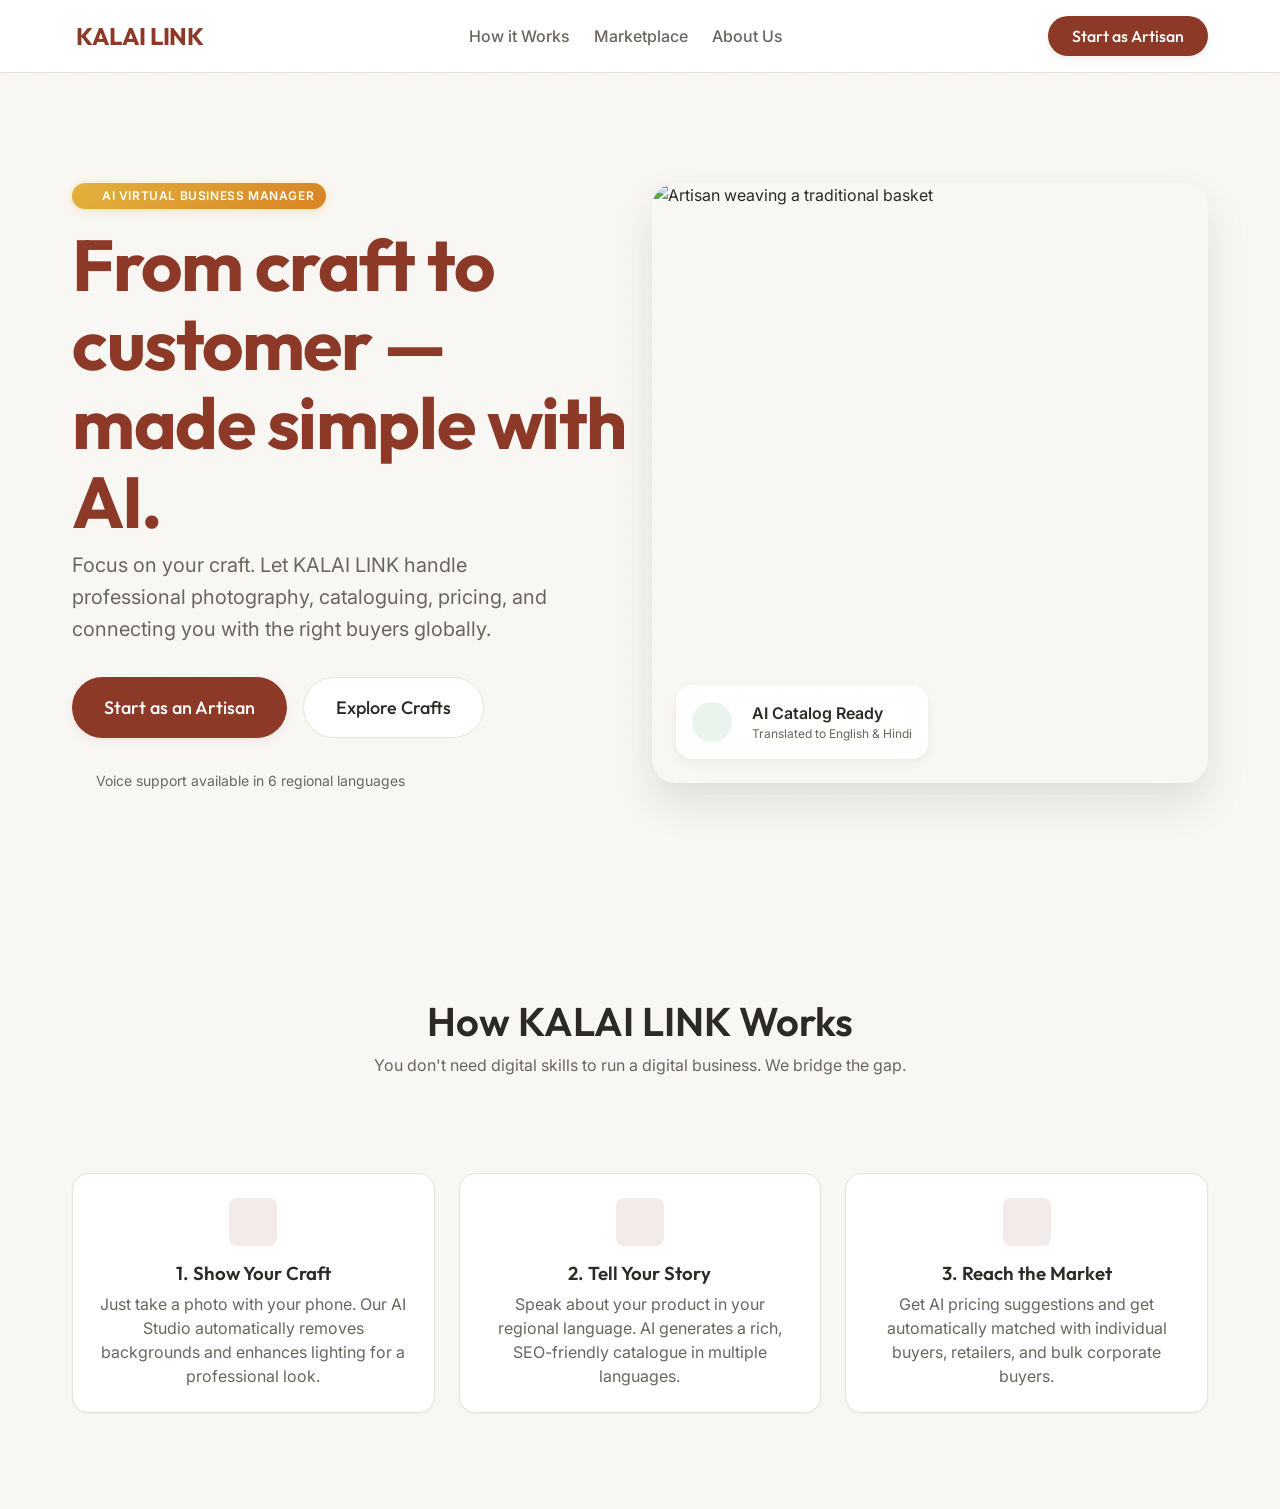
==== index.html @ ba61b5c3 "First Version" ====
<!DOCTYPE html>
<html lang="en">
<head>
    <meta charset="UTF-8">
    <meta name="viewport" content="width=device-width, initial-scale=1.0">
    <title>KALAI LINK | AI-Powered Artisan Market Linkage</title>
    
    <!-- CSS -->
    <link rel="stylesheet" href="css/variables.css">
    <link rel="stylesheet" href="css/base.css">
    <link rel="stylesheet" href="css/components.css">
    <link rel="stylesheet" href="css/layout.css">
    <link rel="stylesheet" href="css/animations.css">
    <link rel="stylesheet" href="css/pages.css">
    
    <!-- Icons -->
    <script src="https://unpkg.com/lucide@latest"></script>
</head>
<body class="page-transition">

    <!-- Header -->
    <header class="header">
        <div class="container header-container">
            <a href="index.html" class="logo">
                <i data-lucide="flower-2" class="logo-icon"></i>
                KALAI LINK
            </a>
            
            <nav class="nav-links">
                <a href="#" class="nav-item">How it Works</a>
                <a href="marketplace.html" class="nav-item">Marketplace</a>
                <a href="#" class="nav-item">About Us</a>
            </nav>

            <div class="header-actions" style="display: flex; gap: 1rem; align-items: center;">
                <a href="marketplace.html" class="btn btn-text hidden md-block">I'm a Buyer</a>
                <a href="onboarding.html" class="btn btn-primary">Start as Artisan</a>
                <button class="mobile-toggle">
                    <span></span><span></span><span></span>
                </button>
            </div>
        </div>
    </header>

    <!-- Hero Section -->
    <main>
        <section class="hero-section">
            <div class="hero-bg-texture"></div>
            <div class="container grid-2">
                <div class="hero-content animate-slide-up">
                    <div class="badge badge-ai mb-4" style="margin-bottom: 1rem;">
                        <i data-lucide="sparkles" style="width: 14px; height: 14px; margin-right: 4px;"></i>
                        AI VIRTUAL BUSINESS MANAGER
                    </div>
                    <h1 class="hero-title">From craft to customer — made simple with AI.</h1>
                    <p class="hero-subtitle delay-100 animate-slide-up">
                        Focus on your craft. Let KALAI LINK handle professional photography, cataloguing, pricing, and connecting you with the right buyers globally.
                    </p>
                    <div class="hero-actions delay-200 animate-slide-up">
                        <a href="onboarding.html" class="btn btn-primary btn-lg">Start as an Artisan</a>
                        <a href="marketplace.html" class="btn btn-secondary btn-lg">Explore Crafts</a>
                    </div>
                    <div class="delay-300 animate-slide-up" style="display: flex; align-items: center; gap: 0.5rem; color: var(--color-text-muted); font-size: 0.875rem;">
                        <i data-lucide="mic" style="width: 16px; height: 16px;"></i>
                        Voice support available in 6 regional languages
                    </div>
                </div>
                
                <div class="hero-visual animate-slide-right delay-200">
                    <div class="hero-image-wrapper float-animation">
                        <!-- High quality placeholder representing authentic Indian craft -->
                        <img src="https://images.unsplash.com/photo-1620000627581-28562d96c9c7?auto=format&fit=crop&q=80&w=1000" alt="Artisan weaving a traditional basket" class="hero-image">
                        <div class="hero-badge">
                            <div style="background: var(--color-success-bg); color: var(--color-success); border-radius: 50%; width: 40px; height: 40px; display: flex; align-items: center; justify-content: center; margin-right: 12px;">
                                <i data-lucide="check"></i>
                            </div>
                            <div>
                                <div style="font-weight: 600; color: var(--color-text-main);">AI Catalog Ready</div>
                                <div style="font-size: 0.75rem; color: var(--color-text-muted);">Translated to English & Hindi</div>
                            </div>
                        </div>
                    </div>
                </div>
            </div>
        </section>

        <!-- Value Prop Section -->
        <section class="feature-section">
            <div class="container">
                <div class="text-center" style="margin-bottom: var(--spacing-4xl); max-width: 600px; margin-left: auto; margin-right: auto;">
                    <h2 style="font-size: 2.5rem; margin-bottom: var(--spacing-sm);">How KALAI LINK Works</h2>
                    <p class="text-muted">You don't need digital skills to run a digital business. We bridge the gap.</p>
                </div>

                <div class="grid-3">
                    <div class="card card-hover">
                        <div class="card-body text-center">
                            <div class="feature-icon" style="margin: 0 auto var(--spacing-md) auto;">
                                <i data-lucide="camera"></i>
                            </div>
                            <h3>1. Show Your Craft</h3>
                            <p class="text-muted" style="margin-top: var(--spacing-sm);">Just take a photo with your phone. Our AI Studio automatically removes backgrounds and enhances lighting for a professional look.</p>
                        </div>
                    </div>
                    
                    <div class="card card-hover">
                        <div class="card-body text-center">
                            <div class="feature-icon" style="margin: 0 auto var(--spacing-md) auto;">
                                <i data-lucide="mic"></i>
                            </div>
                            <h3>2. Tell Your Story</h3>
                            <p class="text-muted" style="margin-top: var(--spacing-sm);">Speak about your product in your regional language. AI generates a rich, SEO-friendly catalogue in multiple languages.</p>
                        </div>
                    </div>
                    
                    <div class="card card-hover">
                        <div class="card-body text-center">
                            <div class="feature-icon" style="margin: 0 auto var(--spacing-md) auto;">
                                <i data-lucide="trending-up"></i>
                            </div>
                            <h3>3. Reach the Market</h3>
                            <p class="text-muted" style="margin-top: var(--spacing-sm);">Get AI pricing suggestions and get automatically matched with individual buyers, retailers, and bulk corporate buyers.</p>
                        </div>
                    </div>
                </div>
            </div>
        </section>
    </main>

    <!-- JS -->
    <script src="js/app.js"></script>
    <script src="js/navigation.js"></script>
    <script>
        // Simple script to initialize icons and observe elements for animation if scrolling
        document.addEventListener('DOMContentLoaded', () => {
            // Optional: Intersection Observer for scroll animations
        });
    </script>
</body>
</html>
---- css/variables.css ----
:root {
  /* Colors - Earthy, Warm, Premium */
  --color-primary: #8C3A27;      /* Terracotta / Rust */
  --color-primary-hover: #A64630;
  --color-secondary: #E3B23C;    /* Mustard / Gold */
  --color-accent: #2E5C55;       /* Deep Forest Green */
  
  --color-background: #F9F7F3;   /* Warm off-white */
  --color-surface: #FFFFFF;      /* Pure white for cards */
  --color-surface-hover: #F2EFEB;
  
  --color-text-main: #2D2A26;    /* Soft black */
  --color-text-muted: #6B655D;   /* Dark warm gray */
  --color-text-light: #9B948B;
  --color-text-inverse: #FFFFFF;

  --color-border: #E8E2D9;
  --color-border-light: #F2EFEB;
  
  --color-success: #3A7D44;
  --color-success-bg: #EAF4EC;
  --color-warning: #D98324;
  --color-warning-bg: #FDF3E7;
  --color-error: #D34343;
  --color-error-bg: #FBEAEA;

  /* Typography */
  --font-heading: 'Outfit', sans-serif;
  --font-body: 'Inter', sans-serif;

  /* Spacing */
  --spacing-xs: 0.25rem;  /* 4px */
  --spacing-sm: 0.5rem;   /* 8px */
  --spacing-md: 1rem;     /* 16px */
  --spacing-lg: 1.5rem;   /* 24px */
  --spacing-xl: 2rem;     /* 32px */
  --spacing-2xl: 3rem;    /* 48px */
  --spacing-3xl: 4rem;    /* 64px */
  --spacing-4xl: 6rem;    /* 96px */

  /* Shadows - Soft and elegant */
  --shadow-sm: 0 1px 2px rgba(45, 42, 38, 0.05);
  --shadow-md: 0 4px 12px rgba(45, 42, 38, 0.05), 0 2px 4px rgba(45, 42, 38, 0.03);
  --shadow-lg: 0 12px 24px rgba(45, 42, 38, 0.08), 0 4px 8px rgba(45, 42, 38, 0.04);
  --shadow-floating: 0 20px 40px rgba(45, 42, 38, 0.12);

  /* Border Radius */
  --radius-sm: 4px;
  --radius-md: 8px;
  --radius-lg: 16px;
  --radius-xl: 24px;
  --radius-full: 9999px;

  /* Transitions */
  --transition-fast: 0.15s ease-in-out;
  --transition-normal: 0.3s ease-in-out;
  --transition-slow: 0.5s cubic-bezier(0.4, 0, 0.2, 1);
}
---- css/base.css ----
/* Import Fonts */
@import url('https://fonts.googleapis.com/css2?family=Inter:wght@400;500;600&family=Outfit:wght@400;500;600;700&display=swap');

/* CSS Reset */
*, *::before, *::after {
  box-sizing: border-box;
  margin: 0;
  padding: 0;
}

html {
  font-size: 16px;
  scroll-behavior: smooth;
  -webkit-font-smoothing: antialiased;
  -moz-osx-font-smoothing: grayscale;
}

body {
  font-family: var(--font-body);
  background-color: var(--color-background);
  color: var(--color-text-main);
  line-height: 1.5;
  min-height: 100vh;
  display: flex;
  flex-direction: column;
}

h1, h2, h3, h4, h5, h6 {
  font-family: var(--font-heading);
  font-weight: 600;
  line-height: 1.2;
  color: var(--color-text-main);
}

a {
  color: inherit;
  text-decoration: none;
  transition: color var(--transition-fast);
}

img, picture, video, canvas, svg {
  display: block;
  max-width: 100%;
  height: auto;
}

button, input, select, textarea {
  font-family: inherit;
  font-size: 1rem;
  border: none;
  background: none;
}

button {
  cursor: pointer;
}

ul, ol {
  list-style: none;
}

/* Utilities */
.text-center { text-align: center; }
.text-muted { color: var(--color-text-muted); }
.text-primary { color: var(--color-primary); }
.font-medium { font-weight: 500; }
.font-semibold { font-weight: 600; }

.hidden { display: none !important; }

/* SR Only class for accessibility */
.sr-only {
  position: absolute;
  width: 1px;
  height: 1px;
  padding: 0;
  margin: -1px;
  overflow: hidden;
  clip: rect(0, 0, 0, 0);
  white-space: nowrap;
  border-width: 0;
}

/* Fade in animation for page loads */
@keyframes fadeIn {
  from { opacity: 0; transform: translateY(10px); }
  to { opacity: 1; transform: translateY(0); }
}

.page-transition {
  animation: fadeIn var(--transition-normal) forwards;
}
---- css/components.css ----
/* Buttons */
.btn {
  display: inline-flex;
  align-items: center;
  justify-content: center;
  gap: var(--spacing-sm);
  padding: var(--spacing-sm) var(--spacing-lg);
  border-radius: var(--radius-full);
  font-family: var(--font-heading);
  font-weight: 500;
  font-size: 1rem;
  transition: all var(--transition-fast);
  cursor: pointer;
  text-decoration: none;
}

.btn:disabled {
  opacity: 0.6;
  cursor: not-allowed;
}

.btn-primary {
  background-color: var(--color-primary);
  color: var(--color-text-inverse);
  box-shadow: var(--shadow-md);
}

.btn-primary:hover:not(:disabled) {
  background-color: var(--color-primary-hover);
  transform: translateY(-2px);
  box-shadow: var(--shadow-lg);
}

.btn-primary:active:not(:disabled) {
  transform: translateY(0);
}

.btn-secondary {
  background-color: var(--color-surface);
  color: var(--color-text-main);
  border: 1px solid var(--color-border);
}

.btn-secondary:hover:not(:disabled) {
  border-color: var(--color-text-main);
  background-color: var(--color-surface-hover);
}

.btn-outline {
  background-color: transparent;
  color: var(--color-primary);
  border: 1px solid var(--color-primary);
}

.btn-outline:hover:not(:disabled) {
  background-color: var(--color-primary);
  color: var(--color-text-inverse);
}

.btn-text {
  padding: var(--spacing-xs) var(--spacing-sm);
  color: var(--color-primary);
}

.btn-text:hover:not(:disabled) {
  background-color: rgba(140, 58, 39, 0.05); /* Primary with opacity */
  border-radius: var(--radius-md);
}

.btn-lg {
  padding: var(--spacing-md) var(--spacing-xl);
  font-size: 1.125rem;
}

.btn-icon {
  width: 40px;
  height: 40px;
  padding: 0;
  border-radius: var(--radius-full);
  display: flex;
  align-items: center;
  justify-content: center;
}

/* Voice Button - Special Treatment */
.btn-voice {
  background-color: var(--color-accent);
  color: white;
  border-radius: var(--radius-full);
  box-shadow: 0 4px 15px rgba(46, 92, 85, 0.3);
  padding: var(--spacing-sm) var(--spacing-lg);
  font-weight: 500;
  display: inline-flex;
  align-items: center;
  gap: var(--spacing-sm);
  transition: all var(--transition-normal);
}

.btn-voice:hover {
  transform: scale(1.05);
  box-shadow: 0 6px 20px rgba(46, 92, 85, 0.4);
}

.btn-voice.recording {
  background-color: var(--color-error);
  animation: pulse 2s infinite;
}

@keyframes pulse {
  0% { box-shadow: 0 0 0 0 rgba(211, 67, 67, 0.4); }
  70% { box-shadow: 0 0 0 15px rgba(211, 67, 67, 0); }
  100% { box-shadow: 0 0 0 0 rgba(211, 67, 67, 0); }
}

/* Cards */
.card {
  background-color: var(--color-surface);
  border-radius: var(--radius-lg);
  box-shadow: var(--shadow-sm);
  border: 1px solid var(--color-border);
  overflow: hidden;
  transition: all var(--transition-normal);
}

.card-hover:hover {
  transform: translateY(-4px);
  box-shadow: var(--shadow-lg);
}

.card-body {
  padding: var(--spacing-lg);
}

/* Inputs & Forms */
.form-group {
  margin-bottom: var(--spacing-lg);
  display: flex;
  flex-direction: column;
  gap: var(--spacing-xs);
}

.form-label {
  font-weight: 500;
  color: var(--color-text-main);
  font-size: 0.875rem;
}

.form-control {
  width: 100%;
  padding: var(--spacing-sm) var(--spacing-md);
  border: 1px solid var(--color-border);
  border-radius: var(--radius-md);
  background-color: var(--color-surface);
  color: var(--color-text-main);
  transition: border-color var(--transition-fast), box-shadow var(--transition-fast);
}

.form-control:focus {
  outline: none;
  border-color: var(--color-primary);
  box-shadow: 0 0 0 3px rgba(140, 58, 39, 0.1);
}

.form-control::placeholder {
  color: var(--color-text-light);
}

textarea.form-control {
  resize: vertical;
  min-height: 100px;
}

/* Badges */
.badge {
  display: inline-flex;
  align-items: center;
  padding: 0.25rem 0.75rem;
  border-radius: var(--radius-full);
  font-size: 0.75rem;
  font-weight: 600;
  text-transform: uppercase;
  letter-spacing: 0.05em;
}

.badge-ai {
  background: linear-gradient(135deg, var(--color-secondary), #D98324);
  color: white;
  box-shadow: 0 2px 8px rgba(227, 178, 60, 0.3);
}

.badge-success {
  background-color: var(--color-success-bg);
  color: var(--color-success);
}

.badge-neutral {
  background-color: var(--color-surface-hover);
  color: var(--color-text-muted);
}

/* Loading Spinner */
.spinner {
  width: 24px;
  height: 24px;
  border: 3px solid rgba(140, 58, 39, 0.2);
  border-top-color: var(--color-primary);
  border-radius: 50%;
  animation: spin 1s linear infinite;
}

@keyframes spin {
  to { transform: rotate(360deg); }
}

/* Modal */
.modal-overlay {
  position: fixed;
  top: 0;
  left: 0;
  right: 0;
  bottom: 0;
  background-color: rgba(45, 42, 38, 0.6);
  backdrop-filter: blur(4px);
  display: flex;
  align-items: center;
  justify-content: center;
  z-index: 1000;
  opacity: 0;
  pointer-events: none;
  transition: opacity var(--transition-normal);
}

.modal-overlay.active {
  opacity: 1;
  pointer-events: auto;
}

.modal {
  background-color: var(--color-surface);
  border-radius: var(--radius-xl);
  width: 90%;
  max-width: 500px;
  max-height: 90vh;
  overflow-y: auto;
  box-shadow: var(--shadow-floating);
  transform: scale(0.95) translateY(20px);
  transition: all var(--transition-normal);
  display: flex;
  flex-direction: column;
}

.modal-overlay.active .modal {
  transform: scale(1) translateY(0);
}

.modal-header {
  padding: var(--spacing-lg);
  border-bottom: 1px solid var(--color-border);
  display: flex;
  justify-content: space-between;
  align-items: center;
}

.modal-body {
  padding: var(--spacing-lg);
}

.modal-footer {
  padding: var(--spacing-lg);
  border-top: 1px solid var(--color-border);
  display: flex;
  justify-content: flex-end;
  gap: var(--spacing-sm);
}

/* Toast */
.toast-container {
  position: fixed;
  bottom: var(--spacing-lg);
  right: var(--spacing-lg);
  z-index: 1100;
  display: flex;
  flex-direction: column;
  gap: var(--spacing-sm);
}

.toast {
  background-color: var(--color-surface);
  color: var(--color-text-main);
  padding: var(--spacing-md) var(--spacing-lg);
  border-radius: var(--radius-md);
  box-shadow: var(--shadow-floating);
  border-left: 4px solid var(--color-primary);
  display: flex;
  align-items: center;
  gap: var(--spacing-sm);
  transform: translateX(120%);
  transition: transform var(--transition-normal);
}

.toast.show {
  transform: translateX(0);
}

.toast.success { border-left-color: var(--color-success); }
.toast.error { border-left-color: var(--color-error); }
---- css/layout.css ----
/* Main Layout Container */
.container {
  width: 100%;
  max-width: 1200px;
  margin: 0 auto;
  padding: 0 var(--spacing-md);
}

@media (min-width: 768px) {
  .container {
    padding: 0 var(--spacing-xl);
  }
}

/* Header */
.header {
  background-color: var(--color-surface);
  border-bottom: 1px solid var(--color-border);
  position: sticky;
  top: 0;
  z-index: 100;
}

.header-container {
  display: flex;
  align-items: center;
  justify-content: space-between;
  height: 72px;
}

.logo {
  font-family: var(--font-heading);
  font-size: 1.5rem;
  font-weight: 700;
  color: var(--color-primary);
  letter-spacing: -0.02em;
  display: flex;
  align-items: center;
  gap: var(--spacing-xs);
}

.logo-icon {
  color: var(--color-secondary);
}

.nav-links {
  display: none;
}

@media (min-width: 768px) {
  .nav-links {
    display: flex;
    gap: var(--spacing-lg);
    align-items: center;
  }
}

.nav-item {
  color: var(--color-text-muted);
  font-weight: 500;
}

.nav-item:hover, .nav-item.active {
  color: var(--color-primary);
}

/* Mobile Menu Toggle */
.mobile-toggle {
  display: flex;
  flex-direction: column;
  gap: 5px;
  background: none;
  border: none;
  padding: var(--spacing-xs);
  cursor: pointer;
}

@media (min-width: 768px) {
  .mobile-toggle {
    display: none;
  }
}

.mobile-toggle span {
  display: block;
  width: 24px;
  height: 2px;
  background-color: var(--color-text-main);
  transition: var(--transition-fast);
}

/* Dashboard Layout */
.dashboard-layout {
  display: flex;
  flex-direction: column;
  min-height: calc(100vh - 72px);
}

@media (min-width: 1024px) {
  .dashboard-layout {
    flex-direction: row;
  }
}

.sidebar {
  background-color: var(--color-surface);
  border-right: 1px solid var(--color-border);
  width: 100%;
  display: none;
}

@media (min-width: 1024px) {
  .sidebar {
    display: block;
    width: 260px;
    flex-shrink: 0;
    min-height: calc(100vh - 72px);
    position: sticky;
    top: 72px;
  }
}

.sidebar-nav {
  padding: var(--spacing-lg) 0;
  display: flex;
  flex-direction: column;
  gap: var(--spacing-xs);
}

.sidebar-item {
  display: flex;
  align-items: center;
  gap: var(--spacing-md);
  padding: var(--spacing-sm) var(--spacing-xl);
  color: var(--color-text-muted);
  font-weight: 500;
  border-left: 3px solid transparent;
}

.sidebar-item:hover {
  background-color: var(--color-surface-hover);
  color: var(--color-text-main);
}

.sidebar-item.active {
  color: var(--color-primary);
  border-left-color: var(--color-primary);
  background-color: rgba(140, 58, 39, 0.05);
}

.main-content {
  flex-grow: 1;
  padding: var(--spacing-lg) 0;
}

@media (min-width: 768px) {
  .main-content {
    padding: var(--spacing-xl) var(--spacing-xl) var(--spacing-4xl);
  }
}

/* Bottom Navigation (Mobile) */
.bottom-nav {
  position: fixed;
  bottom: 0;
  left: 0;
  right: 0;
  background-color: var(--color-surface);
  border-top: 1px solid var(--color-border);
  display: flex;
  justify-content: space-around;
  padding: var(--spacing-sm) 0 calc(var(--spacing-sm) + env(safe-area-inset-bottom));
  z-index: 100;
}

@media (min-width: 1024px) {
  .bottom-nav {
    display: none;
  }
}

.bottom-nav-item {
  display: flex;
  flex-direction: column;
  align-items: center;
  gap: 4px;
  color: var(--color-text-muted);
  font-size: 0.75rem;
  padding: var(--spacing-xs) var(--spacing-sm);
}

.bottom-nav-item.active {
  color: var(--color-primary);
}

.bottom-nav-icon {
  width: 24px;
  height: 24px;
}

/* Grid Layouts */
.grid-2 {
  display: grid;
  grid-template-columns: 1fr;
  gap: var(--spacing-lg);
}

@media (min-width: 768px) {
  .grid-2 {
    grid-template-columns: repeat(2, 1fr);
  }
}

.grid-3 {
  display: grid;
  grid-template-columns: 1fr;
  gap: var(--spacing-lg);
}

@media (min-width: 768px) {
  .grid-3 {
    grid-template-columns: repeat(2, 1fr);
  }
}

@media (min-width: 1024px) {
  .grid-3 {
    grid-template-columns: repeat(3, 1fr);
  }
}

.grid-4 {
  display: grid;
  grid-template-columns: 1fr;
  gap: var(--spacing-lg);
}

@media (min-width: 640px) {
  .grid-4 {
    grid-template-columns: repeat(2, 1fr);
  }
}

@media (min-width: 1024px) {
  .grid-4 {
    grid-template-columns: repeat(4, 1fr);
  }
}

/* Footer */
.footer {
  background-color: var(--color-surface);
  border-top: 1px solid var(--color-border);
  padding: var(--spacing-2xl) 0;
  margin-top: auto;
}
---- css/animations.css ----
/* Global Animations */
@keyframes slideUpFade {
  from {
    opacity: 0;
    transform: translateY(30px);
  }
  to {
    opacity: 1;
    transform: translateY(0);
  }
}

@keyframes slideRightFade {
  from {
    opacity: 0;
    transform: translateX(-30px);
  }
  to {
    opacity: 1;
    transform: translateX(0);
  }
}

@keyframes float {
  0% { transform: translateY(0px); }
  50% { transform: translateY(-10px); }
  100% { transform: translateY(0px); }
}

.animate-slide-up {
  animation: slideUpFade 0.6s cubic-bezier(0.16, 1, 0.3, 1) forwards;
  opacity: 0;
}

.animate-slide-right {
  animation: slideRightFade 0.6s cubic-bezier(0.16, 1, 0.3, 1) forwards;
  opacity: 0;
}

/* Stagger delays */
.delay-100 { animation-delay: 100ms; }
.delay-200 { animation-delay: 200ms; }
.delay-300 { animation-delay: 300ms; }
.delay-400 { animation-delay: 400ms; }
.delay-500 { animation-delay: 500ms; }

.float-animation {
  animation: float 6s ease-in-out infinite;
}

/* Skeleton Loading Animation */
@keyframes shimmer {
  0% { background-position: -1000px 0; }
  100% { background-position: 1000px 0; }
}

.skeleton {
  background: #f6f7f8;
  background-image: linear-gradient(
    to right,
    #f6f7f8 0%,
    #edeef1 20%,
    #f6f7f8 40%,
    #f6f7f8 100%
  );
  background-repeat: no-repeat;
  background-size: 1000px 100%;
  animation-duration: 1.5s;
  animation-fill-mode: forwards;
  animation-iteration-count: infinite;
  animation-name: shimmer;
  animation-timing-function: linear;
  border-radius: var(--radius-sm);
}

.skeleton-text {
  height: 1rem;
  margin-bottom: 0.5rem;
}
---- css/pages.css ----
/* Landing Page Specifics */
.hero-section {
  padding: var(--spacing-4xl) 0;
  min-height: calc(100vh - 72px);
  display: flex;
  align-items: center;
  position: relative;
  overflow: hidden;
}

.hero-bg-texture {
  position: absolute;
  top: 0;
  left: 0;
  right: 0;
  bottom: 0;
  background-image: url('data:image/svg+xml;utf8,<svg xmlns="http://www.w3.org/2000/svg" width="100" height="100" viewBox="0 0 100 100"><rect fill="%23f9f7f3" width="100" height="100"/><path d="M0 0l50 50L100 0v100L50 50 0 100V0z" fill="none" stroke="%23e8e2d9" stroke-width="0.5" opacity="0.5"/></svg>');
  background-size: 40px 40px;
  z-index: -1;
  opacity: 0.6;
}

.hero-content {
  max-width: 600px;
}

.hero-title {
  font-size: 3rem;
  font-weight: 700;
  color: var(--color-primary);
  margin-bottom: var(--spacing-sm);
  line-height: 1.1;
  letter-spacing: -0.02em;
}

@media (min-width: 768px) {
  .hero-title { font-size: 4.5rem; }
}

.hero-subtitle {
  font-size: 1.25rem;
  color: var(--color-text-muted);
  margin-bottom: var(--spacing-xl);
  max-width: 500px;
  line-height: 1.6;
}

.hero-actions {
  display: flex;
  flex-wrap: wrap;
  gap: var(--spacing-md);
  margin-bottom: var(--spacing-xl);
}

.hero-image-wrapper {
  position: relative;
  border-radius: var(--radius-xl);
  overflow: hidden;
  box-shadow: var(--shadow-floating);
  height: 400px;
  margin-top: var(--spacing-xl);
}

@media (min-width: 1024px) {
  .hero-image-wrapper {
    height: 600px;
    margin-top: 0;
  }
}

.hero-image {
  width: 100%;
  height: 100%;
  object-fit: cover;
}

.hero-badge {
  position: absolute;
  bottom: var(--spacing-lg);
  left: var(--spacing-lg);
  background: rgba(255, 255, 255, 0.9);
  backdrop-filter: blur(10px);
  padding: var(--spacing-md);
  border-radius: var(--radius-lg);
  box-shadow: var(--shadow-md);
  display: flex;
  align-items: center;
  gap: var(--spacing-sm);
}

/* Onboarding Flow */
.onboarding-container {
  max-width: 600px;
  margin: var(--spacing-4xl) auto;
  padding: var(--spacing-xl);
}

.step-indicator {
  display: flex;
  gap: var(--spacing-xs);
  margin-bottom: var(--spacing-xl);
}

.step-dot {
  flex: 1;
  height: 6px;
  border-radius: var(--radius-full);
  background-color: var(--color-border);
  transition: background-color var(--transition-normal);
}

.step-dot.active {
  background-color: var(--color-primary);
}

.onboarding-title {
  font-size: 2rem;
  margin-bottom: var(--spacing-sm);
}

.onboarding-subtitle {
  color: var(--color-text-muted);
  margin-bottom: var(--spacing-xl);
}

.voice-entry-card {
  background-color: var(--color-surface);
  border: 2px dashed var(--color-primary);
  border-radius: var(--radius-lg);
  padding: var(--spacing-xl);
  text-align: center;
  margin-bottom: var(--spacing-xl);
  cursor: pointer;
  transition: all var(--transition-fast);
}

.voice-entry-card:hover {
  background-color: rgba(140, 58, 39, 0.02);
  transform: translateY(-2px);
}

/* Feature Sections */
.feature-section {
  padding: var(--spacing-4xl) 0;
  background-color: var(--color-surface);
}

.feature-section:nth-child(even) {
  background-color: var(--color-background);
}

.feature-grid {
  display: grid;
  gap: var(--spacing-2xl);
  align-items: center;
}

@media (min-width: 1024px) {
  .feature-grid { grid-template-columns: 1fr 1fr; }
  .feature-grid.reverse .feature-content { order: 2; }
  .feature-grid.reverse .feature-visual { order: 1; }
}

.feature-icon {
  width: 48px;
  height: 48px;
  background-color: rgba(140, 58, 39, 0.1);
  color: var(--color-primary);
  border-radius: var(--radius-md);
  display: flex;
  align-items: center;
  justify-content: center;
  margin-bottom: var(--spacing-md);
}
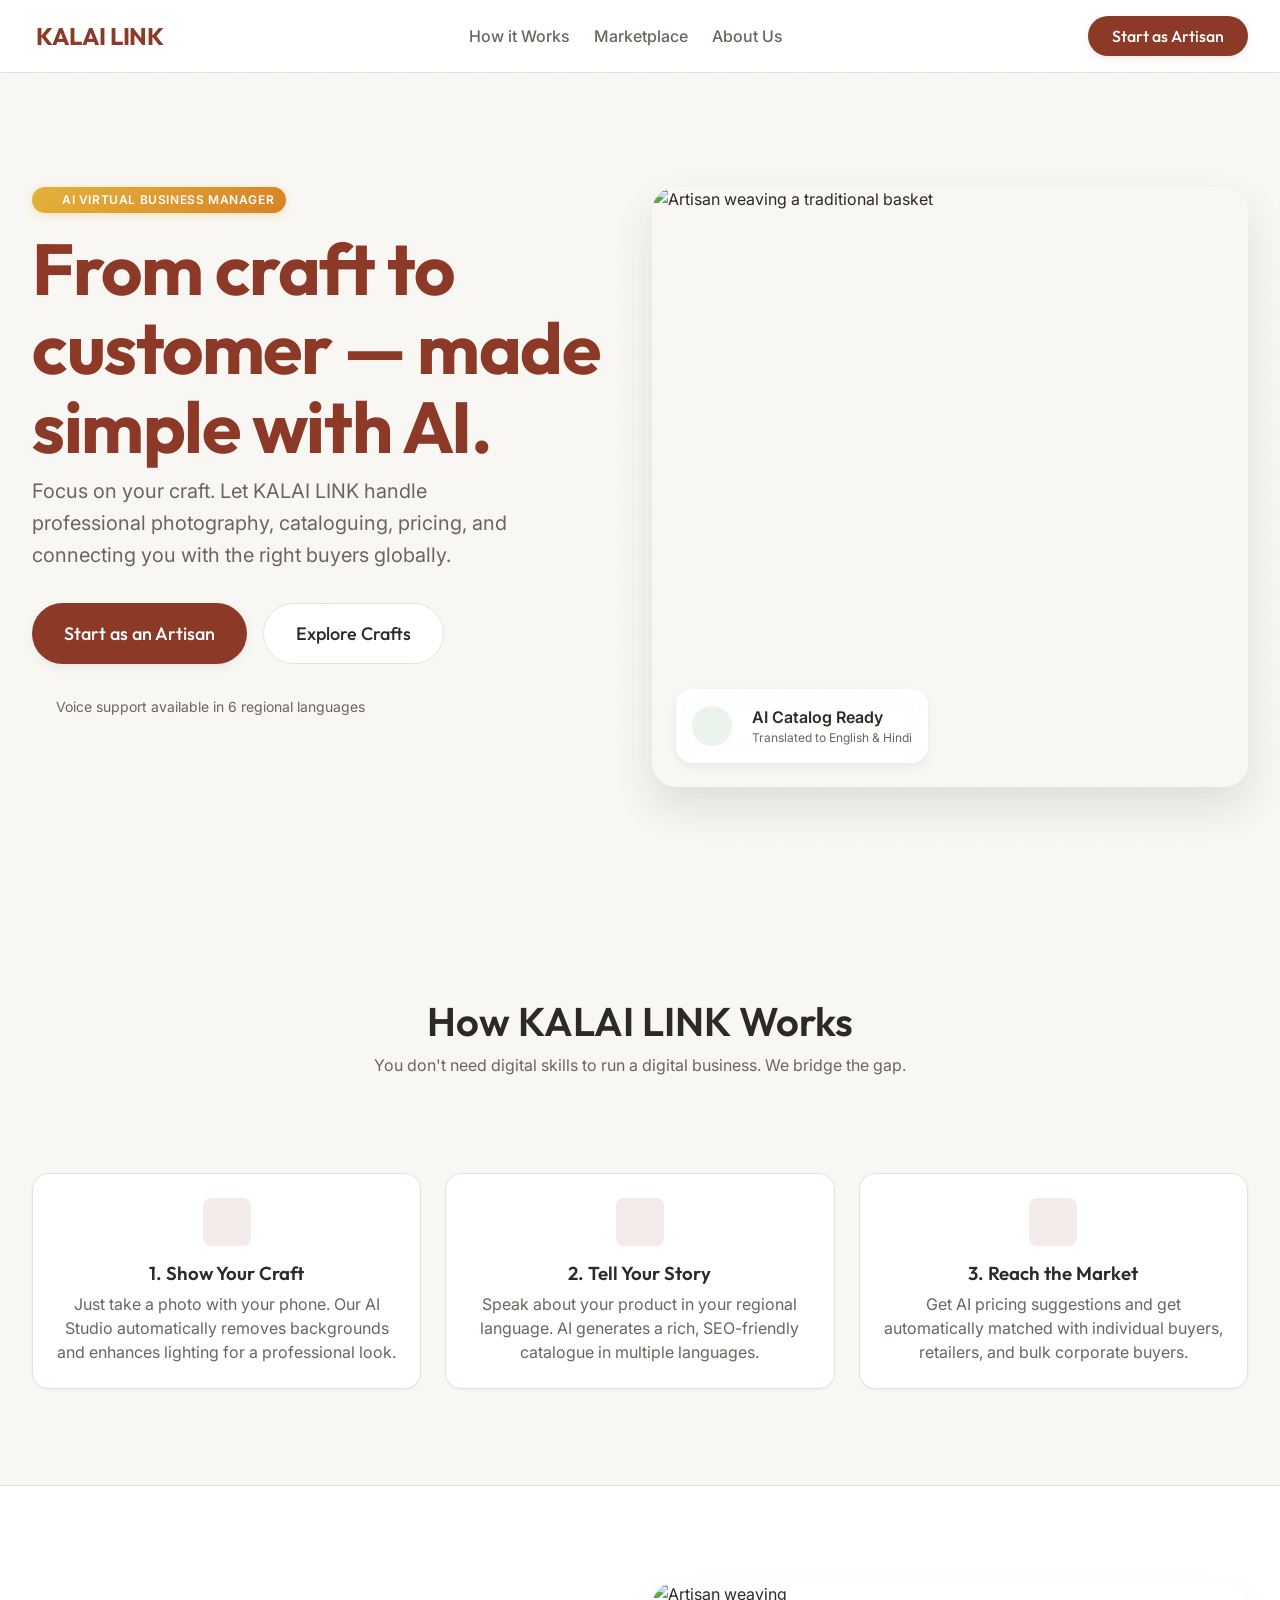
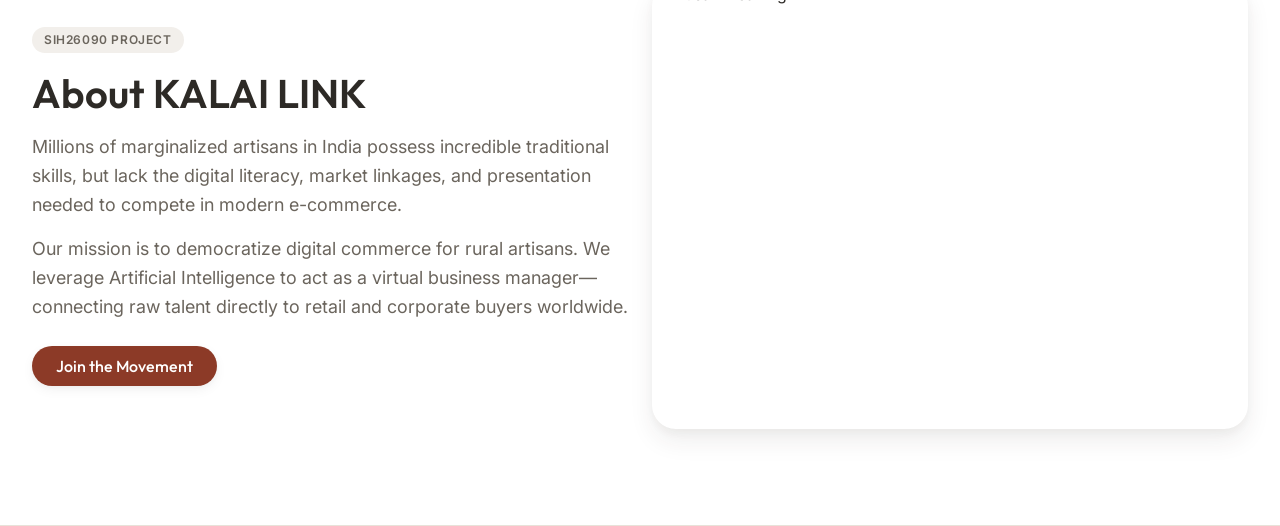
==== commit 05c43ae0: "Second Version" ====
--- a/index.html
+++ b/index.html
@@ -27,9 +27,9 @@
             </a>
             
             <nav class="nav-links">
-                <a href="#" class="nav-item">How it Works</a>
+                <a href="#how-it-works" class="nav-item">How it Works</a>
                 <a href="marketplace.html" class="nav-item">Marketplace</a>
-                <a href="#" class="nav-item">About Us</a>
+                <a href="#about-us" class="nav-item">About Us</a>
             </nav>
 
             <div class="header-actions" style="display: flex; gap: 1rem; align-items: center;">
@@ -69,7 +69,7 @@
                 <div class="hero-visual animate-slide-right delay-200">
                     <div class="hero-image-wrapper float-animation">
                         <!-- High quality placeholder representing authentic Indian craft -->
-                        <img src="https://images.unsplash.com/photo-1620000627581-28562d96c9c7?auto=format&fit=crop&q=80&w=1000" alt="Artisan weaving a traditional basket" class="hero-image">
+                        <img src="https://images.unsplash.com/photo-1544816155-12df9643f363?auto=format&fit=crop&q=80&w=1000" alt="Artisan weaving a traditional basket" class="hero-image">
                         <div class="hero-badge">
                             <div style="background: var(--color-success-bg); color: var(--color-success); border-radius: 50%; width: 40px; height: 40px; display: flex; align-items: center; justify-content: center; margin-right: 12px;">
                                 <i data-lucide="check"></i>
@@ -85,7 +85,7 @@
         </section>
 
         <!-- Value Prop Section -->
-        <section class="feature-section">
+        <section class="feature-section" id="how-it-works">
             <div class="container">
                 <div class="text-center" style="margin-bottom: var(--spacing-4xl); max-width: 600px; margin-left: auto; margin-right: auto;">
                     <h2 style="font-size: 2.5rem; margin-bottom: var(--spacing-sm);">How KALAI LINK Works</h2>
@@ -125,6 +125,28 @@
                 </div>
             </div>
         </section>
+
+        <!-- About Us Section -->
+        <section class="feature-section" id="about-us" style="background-color: var(--color-surface); border-top: 1px solid var(--color-border); border-bottom: 1px solid var(--color-border);">
+            <div class="container">
+                <div class="grid-2" style="align-items: center;">
+                    <div class="animate-slide-up">
+                        <div class="badge badge-neutral mb-4" style="margin-bottom: 1rem;">SIH26090 PROJECT</div>
+                        <h2 style="font-size: 2.5rem; margin-bottom: var(--spacing-md);">About KALAI LINK</h2>
+                        <p class="text-muted" style="margin-bottom: var(--spacing-md); line-height: 1.6; font-size: 1.125rem;">
+                            Millions of marginalized artisans in India possess incredible traditional skills, but lack the digital literacy, market linkages, and presentation needed to compete in modern e-commerce.
+                        </p>
+                        <p class="text-muted" style="margin-bottom: var(--spacing-lg); line-height: 1.6; font-size: 1.125rem;">
+                            Our mission is to democratize digital commerce for rural artisans. We leverage Artificial Intelligence to act as a virtual business manager—connecting raw talent directly to retail and corporate buyers worldwide.
+                        </p>
+                        <a href="onboarding.html" class="btn btn-primary">Join the Movement</a>
+                    </div>
+                    <div class="animate-slide-right delay-100" style="border-radius: var(--radius-xl); overflow: hidden; box-shadow: var(--shadow-lg);">
+                        <img src="https://images.unsplash.com/photo-1544816155-12df9643f363?auto=format&fit=crop&q=80&w=800" alt="Artisan weaving" style="width: 100%; display: block; object-fit: cover; aspect-ratio: 4/3;">
+                    </div>
+                </div>
+            </div>
+        </section>
     </main>
 
     <!-- JS -->
--- a/css/components.css
+++ b/css/components.css
@@ -304,3 +304,24 @@
 
 .toast.success { border-left-color: var(--color-success); }
 .toast.error { border-left-color: var(--color-error); }
+
+.profile-dropdown {
+    display: none;
+    position: absolute;
+    top: 50px;
+    right: 0;
+    background: var(--color-surface);
+    border: 1px solid var(--color-border);
+    border-radius: var(--radius-md);
+    box-shadow: var(--shadow-lg);
+    min-width: 200px;
+    z-index: 100;
+    overflow: hidden;
+}
+.profile-dropdown.show {
+    display: block;
+}
+.profile-dropdown a:hover {
+    background-color: var(--color-surface-hover);
+}
+
--- a/css/layout.css
+++ b/css/layout.css
@@ -1,7 +1,6 @@
-/* Main Layout Container */
 .container {
   width: 100%;
-  max-width: 1200px;
+  max-width: 1400px;
   margin: 0 auto;
   padding: 0 var(--spacing-md);
 }
@@ -254,3 +253,11 @@
   padding: var(--spacing-2xl) 0;
   margin-top: auto;
 }
+
+.sidebar {
+    position: sticky;
+    top: 72px;
+    height: calc(100vh - 72px);
+    overflow-y: auto;
+}
+
